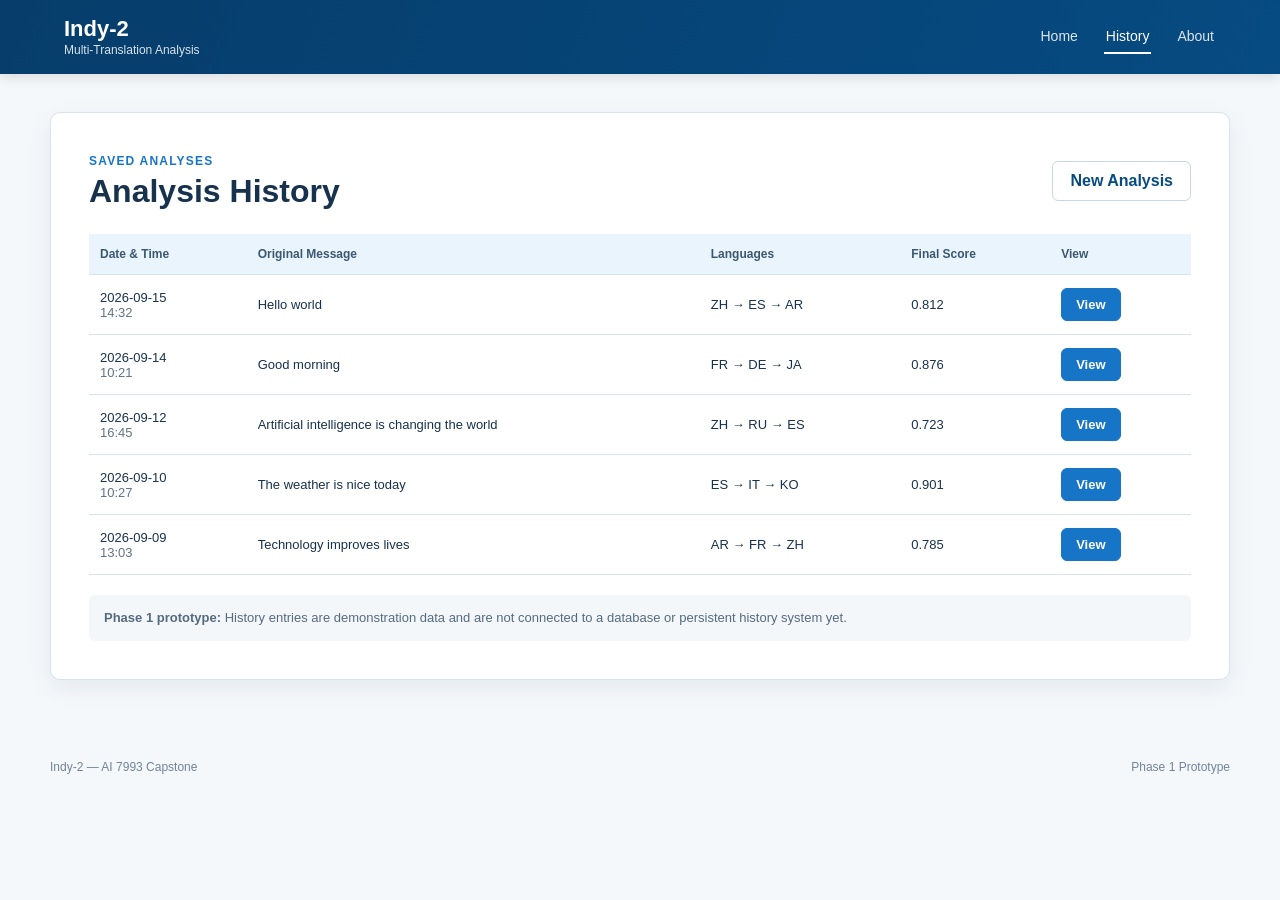
==== history.html @ 98d7b029 "Add files via upload" ====
<!DOCTYPE html><html lang="en"><head><meta charset="UTF-8"><meta name="viewport" content="width=device-width,initial-scale=1.0"><title>Indy-2 | Analysis History</title><link rel="stylesheet" href="css/style.css"></head><body><header class="site-header"><div class="brand"><div class="brand-name">Indy-2</div><div class="brand-subtitle">Multi-Translation Analysis</div></div><nav class="nav-links"><a href="index.html">Home</a><a class="active" href="history.html">History</a><a href="index.html#about">About</a></nav></header><main class="page-container"><section class="history-card"><div class="results-header"><div><span class="eyebrow">Saved Analyses</span><h1>Analysis History</h1></div><a class="secondary-button" href="index.html">New Analysis</a></div><div class="history-table-wrapper"><table class="history-table"><thead><tr><th>Date &amp; Time</th><th>Original Message</th><th>Languages</th><th>Final Score</th><th>View</th></tr></thead><tbody><tr><td>2026-09-15<br><span>14:32</span></td><td>Hello world</td><td>ZH → ES → AR</td><td>0.812</td><td><button class="small-button view-result" data-message="Hello world">View</button></td></tr><tr><td>2026-09-14<br><span>10:21</span></td><td>Good morning</td><td>FR → DE → JA</td><td>0.876</td><td><button class="small-button view-result" data-message="Good morning">View</button></td></tr><tr><td>2026-09-12<br><span>16:45</span></td><td>Artificial intelligence is changing the world</td><td>ZH → RU → ES</td><td>0.723</td><td><button class="small-button view-result" data-message="Artificial intelligence is changing the world">View</button></td></tr><tr><td>2026-09-10<br><span>10:27</span></td><td>The weather is nice today</td><td>ES → IT → KO</td><td>0.901</td><td><button class="small-button view-result" data-message="The weather is nice today">View</button></td></tr><tr><td>2026-09-09<br><span>13:03</span></td><td>Technology improves lives</td><td>AR → FR → ZH</td><td>0.785</td><td><button class="small-button view-result" data-message="Technology improves lives">View</button></td></tr></tbody></table></div><div class="prototype-note"><strong>Phase 1 prototype:</strong> History entries are demonstration data and are not connected to a database or persistent history system yet.</div></section></main><footer class="site-footer"><span>Indy-2 — AI 7993 Capstone</span><span>Phase 1 Prototype</span></footer><script src="js/history.js"></script></body></html>
---- css/style.css ----
:root{--navy:#064b82;--navy-dark:#063d6b;--blue:#1775c8;--blue-light:#eaf4fd;--border:#d8e3ed;--text:#17324d;--muted:#607487;--white:#fff;--danger:#c63f3f;--danger-bg:#fff0f0;--shadow:0 8px 25px rgba(26,62,91,.08)}*{box-sizing:border-box}html{scroll-behavior:smooth}body{margin:0;min-height:100vh;font-family:Arial,Helvetica,sans-serif;color:var(--text);background:#f5f8fb}.site-header{min-height:74px;padding:12px clamp(20px,5vw,70px);display:flex;align-items:center;justify-content:space-between;gap:30px;color:#fff;background:linear-gradient(110deg,var(--navy-dark),var(--navy));box-shadow:0 3px 12px rgba(0,0,0,.12)}.brand{line-height:1.05}.brand-name{font-size:22px;font-weight:700}.brand-subtitle{margin-top:4px;font-size:12px;opacity:.85}.nav-links{display:flex;gap:24px}.nav-links a{padding:8px 2px;color:#fff;text-decoration:none;font-size:14px;opacity:.86;border-bottom:2px solid transparent}.nav-links a:hover,.nav-links a.active{opacity:1;border-bottom-color:#fff}.page-container{width:min(1180px,calc(100% - 32px));margin:38px auto 60px}.hero-card,.results-card,.history-card,.about-card{background:#fff;border:1px solid var(--border);border-radius:10px;box-shadow:var(--shadow)}.hero-card{max-width:920px;margin:auto;padding:clamp(26px,5vw,50px)}.hero-card h1{margin:0 0 10px;text-align:center;font-size:clamp(26px,4vw,36px)}.hero-card>p{max-width:690px;margin:0 auto 34px;text-align:center;line-height:1.6;color:var(--muted)}label{display:block;margin-bottom:8px;font-weight:700;font-size:14px}textarea,select{width:100%;border:1px solid #cbd9e5;border-radius:6px;background:#fff;color:var(--text);font:inherit}textarea{resize:vertical;min-height:120px;padding:14px;line-height:1.5}textarea:focus,select:focus{outline:3px solid rgba(23,117,200,.14);border-color:var(--blue)}.section-heading{margin-top:26px;display:flex;align-items:center;justify-content:space-between;gap:15px}.section-heading h2,.about-card h2,.original-message h2{margin:0 0 10px;font-size:17px}.text-button{border:0;background:transparent;color:var(--blue);font-weight:700;cursor:pointer}.language-chain{display:flex;align-items:center;gap:8px;flex-wrap:wrap}.language-step{flex:1 1 150px}.language-select{padding:11px 10px}.chain-arrow{color:#7890a3;font-size:20px;font-weight:700}.form-footer{margin-top:26px;display:flex;align-items:end;justify-content:space-between;gap:20px}.form-footer>div{width:160px}.form-footer select{padding:11px 10px}.primary-button,.secondary-button,.small-button{border-radius:6px;font:inherit;font-weight:700;cursor:pointer;text-decoration:none;transition:transform .12s ease,box-shadow .12s ease,background .12s ease}.primary-button{padding:12px 24px;border:1px solid var(--blue);color:#fff;background:var(--blue)}.primary-button:hover,.small-button:hover{background:#1168b4;box-shadow:0 4px 12px rgba(23,117,200,.2);transform:translateY(-1px)}.secondary-button{display:inline-block;padding:10px 17px;border:1px solid #c7d7e5;color:var(--navy);background:#fff}.secondary-button:hover{background:var(--blue-light)}.about-card{max-width:920px;margin:24px auto 0;padding:25px 30px}.about-card p{margin-bottom:0;line-height:1.65;color:var(--muted)}.results-card,.history-card{padding:clamp(22px,4vw,38px)}.results-header{display:flex;align-items:center;justify-content:space-between;gap:20px;margin-bottom:24px}.results-header h1{margin:4px 0 0;font-size:clamp(25px,4vw,32px)}.eyebrow{color:var(--blue);font-size:12px;font-weight:800;letter-spacing:.1em;text-transform:uppercase}.original-message{margin-bottom:24px;padding:18px;border:1px solid var(--border);border-radius:7px;background:#fbfdff}.original-message p{margin:0;padding:12px;border:1px solid #d7e3ed;border-radius:5px;background:#fff;line-height:1.5}.table-wrapper,.history-table-wrapper{overflow-x:auto}.results-table,.history-table{width:100%;border-collapse:collapse;font-size:13px}.results-table th,.results-table td,.history-table th,.history-table td{padding:13px 11px;text-align:left;vertical-align:top;border-bottom:1px solid var(--border)}.results-table th,.history-table th{color:#3b5870;background:var(--blue-light);font-size:12px;white-space:nowrap}.results-table tr:hover td,.history-table tr:hover td{background:#fbfdff}.results-table .largest-loss td{color:var(--danger);background:var(--danger-bg)}.score{font-weight:700}.loss-alert{display:flex;align-items:center;gap:13px;margin-top:22px;padding:15px 17px;border:1px solid #efc4c4;border-radius:7px;color:var(--danger);background:var(--danger-bg)}.loss-alert strong,.loss-alert span{display:block}.loss-alert span{margin-top:4px;font-size:13px}.alert-icon{width:28px;height:28px;display:grid;place-items:center;flex:0 0 28px;border-radius:50%;color:#fff;background:var(--danger);font-weight:800}.prototype-note{margin-top:20px;padding:13px 15px;border-radius:6px;color:#566b7e;background:#f3f7fa;font-size:13px;line-height:1.5}.history-table td{vertical-align:middle}.history-table td:first-child{white-space:nowrap}.history-table td:first-child span{color:var(--muted)}.small-button{padding:8px 14px;border:1px solid var(--blue);color:#fff;background:var(--blue)}.site-footer{width:min(1180px,calc(100% - 32px));margin:auto;padding:20px 0 28px;display:flex;justify-content:space-between;gap:15px;color:#718497;font-size:12px}@media(max-width:720px){.site-header{align-items:flex-start;flex-direction:column;gap:12px}.nav-links{gap:18px}.form-footer{align-items:stretch;flex-direction:column}.form-footer>div{width:100%}.primary-button{width:100%}.results-header{align-items:flex-start;flex-direction:column}.secondary-button{width:100%;text-align:center}.site-footer{flex-direction:column}}
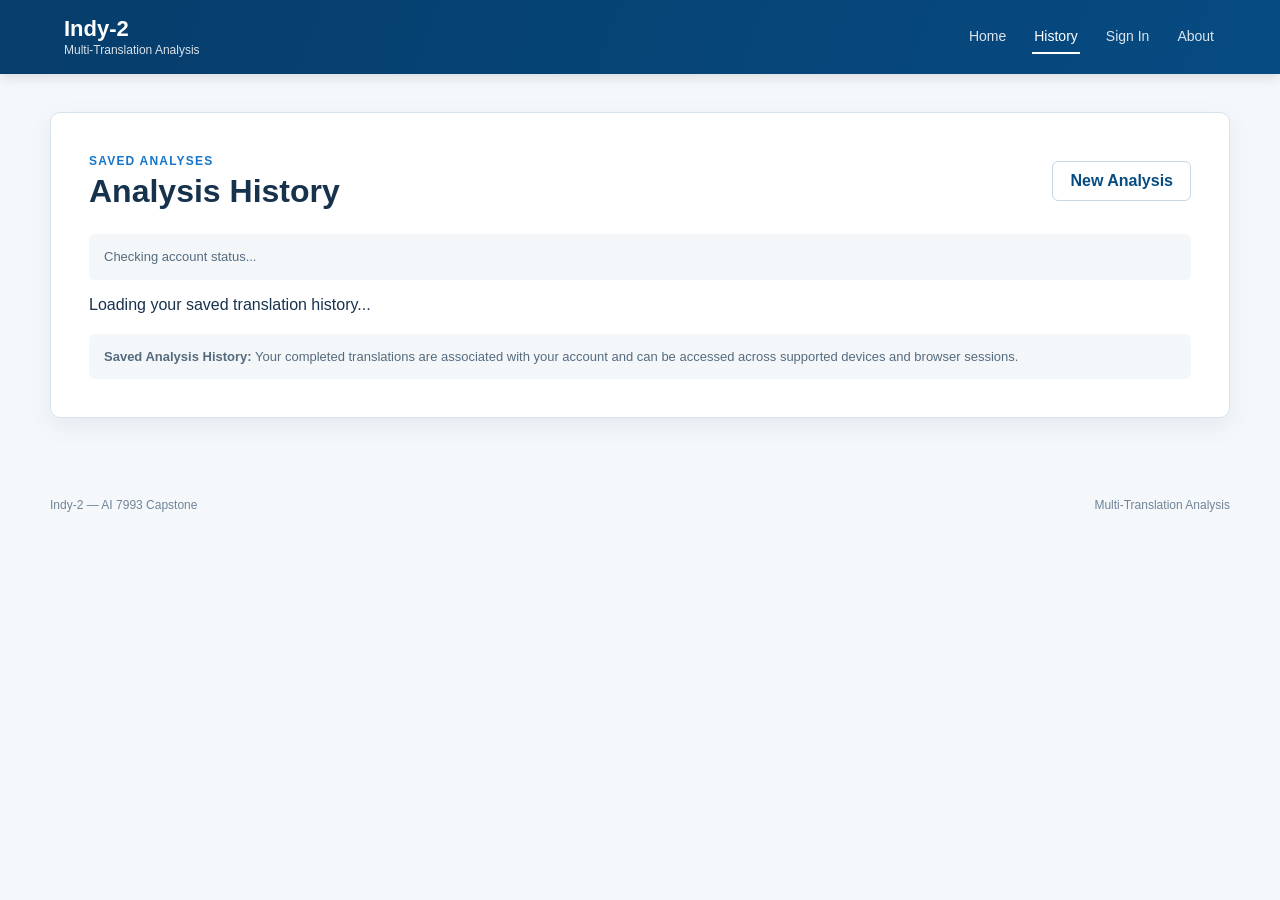
==== commit 3d36dfb9: "Enhance history.html with account features and messages Updated the history page to include account " ====
--- a/history.html
+++ b/history.html
@@ -1 +1,145 @@
-<!DOCTYPE html><html lang="en"><head><meta charset="UTF-8"><meta name="viewport" content="width=device-width,initial-scale=1.0"><title>Indy-2 | Analysis History</title><link rel="stylesheet" href="css/style.css"></head><body><header class="site-header"><div class="brand"><div class="brand-name">Indy-2</div><div class="brand-subtitle">Multi-Translation Analysis</div></div><nav class="nav-links"><a href="index.html">Home</a><a class="active" href="history.html">History</a><a href="index.html#about">About</a></nav></header><main class="page-container"><section class="history-card"><div class="results-header"><div><span class="eyebrow">Saved Analyses</span><h1>Analysis History</h1></div><a class="secondary-button" href="index.html">New Analysis</a></div><div class="history-table-wrapper"><table class="history-table"><thead><tr><th>Date &amp; Time</th><th>Original Message</th><th>Languages</th><th>Final Score</th><th>View</th></tr></thead><tbody><tr><td>2026-09-15<br><span>14:32</span></td><td>Hello world</td><td>ZH → ES → AR</td><td>0.812</td><td><button class="small-button view-result" data-message="Hello world">View</button></td></tr><tr><td>2026-09-14<br><span>10:21</span></td><td>Good morning</td><td>FR → DE → JA</td><td>0.876</td><td><button class="small-button view-result" data-message="Good morning">View</button></td></tr><tr><td>2026-09-12<br><span>16:45</span></td><td>Artificial intelligence is changing the world</td><td>ZH → RU → ES</td><td>0.723</td><td><button class="small-button view-result" data-message="Artificial intelligence is changing the world">View</button></td></tr><tr><td>2026-09-10<br><span>10:27</span></td><td>The weather is nice today</td><td>ES → IT → KO</td><td>0.901</td><td><button class="small-button view-result" data-message="The weather is nice today">View</button></td></tr><tr><td>2026-09-09<br><span>13:03</span></td><td>Technology improves lives</td><td>AR → FR → ZH</td><td>0.785</td><td><button class="small-button view-result" data-message="Technology improves lives">View</button></td></tr></tbody></table></div><div class="prototype-note"><strong>Phase 1 prototype:</strong> History entries are demonstration data and are not connected to a database or persistent history system yet.</div></section></main><footer class="site-footer"><span>Indy-2 — AI 7993 Capstone</span><span>Phase 1 Prototype</span></footer><script src="js/history.js"></script></body></html>
+<!DOCTYPE html>
+<html lang="en">
+
+<head>
+    <meta charset="UTF-8">
+    <meta name="viewport" content="width=device-width, initial-scale=1.0">
+
+    <title>Indy-2 | Analysis History</title>
+
+    <link rel="stylesheet" href="css/style.css">
+</head>
+
+<body>
+
+    <header class="site-header">
+
+        <div class="brand">
+            <div class="brand-name">Indy-2</div>
+            <div class="brand-subtitle">Multi-Translation Analysis</div>
+        </div>
+
+        <nav class="nav-links">
+            <a href="index.html">Home</a>
+            <a class="active" href="history.html">History</a>
+            <a href="login.html" id="loginLink">Sign In</a>
+            <a href="index.html#about">About</a>
+            <button
+                type="button"
+                id="signOutButton"
+                class="text-button"
+                hidden
+            >
+                Sign Out
+            </button>
+        </nav>
+
+    </header>
+
+    <main class="page-container">
+
+        <section class="history-card">
+
+            <div class="results-header">
+
+                <div>
+                    <span class="eyebrow">Saved Analyses</span>
+                    <h1>Analysis History</h1>
+                </div>
+
+                <a class="secondary-button" href="index.html">
+                    New Analysis
+                </a>
+
+            </div>
+
+            <!-- Account status -->
+            <div id="accountStatus" class="prototype-note">
+                Checking account status...
+            </div>
+
+            <!-- Message shown when user is not signed in -->
+            <div id="signInPrompt" hidden>
+                <h2>Sign In to View Your History</h2>
+
+                <p>
+                    Sign in to access your previously completed translations
+                    across different devices and browser sessions.
+                </p>
+
+                <a href="login.html" class="secondary-button">
+                    Sign In
+                </a>
+            </div>
+
+            <!-- Loading message -->
+            <div id="historyLoading">
+                <p>Loading your saved translation history...</p>
+            </div>
+
+            <!-- Error message -->
+            <div id="historyError" class="auth-message error" hidden>
+                Unable to retrieve your translation history.
+            </div>
+
+            <!-- Empty history message -->
+            <div id="emptyHistory" hidden>
+                <h2>No Saved Translations</h2>
+
+                <p>
+                    You have not completed any translations yet.
+                    Start a new analysis to begin building your history.
+                </p>
+
+                <a href="index.html" class="secondary-button">
+                    Start a Translation
+                </a>
+            </div>
+
+            <!-- Translation history table -->
+            <div
+                class="history-table-wrapper"
+                id="historyTableWrapper"
+                hidden
+            >
+
+                <table class="history-table">
+
+                    <thead>
+                        <tr>
+                            <th>Date &amp; Time</th>
+                            <th>Original Message</th>
+                            <th>Languages</th>
+                            <th>Final Similarity</th>
+                            <th>View</th>
+                        </tr>
+                    </thead>
+
+                    <tbody id="historyTableBody">
+                        <!-- Database records will be inserted here -->
+                    </tbody>
+
+                </table>
+
+            </div>
+
+            <div class="prototype-note">
+                <strong>Saved Analysis History:</strong>
+                Your completed translations are associated with your
+                account and can be accessed across supported devices
+                and browser sessions.
+            </div>
+
+        </section>
+
+    </main>
+
+    <footer class="site-footer">
+        <span>Indy-2 — AI 7993 Capstone</span>
+        <span>Multi-Translation Analysis</span>
+    </footer>
+
+    <script type="module" src="js/history.js"></script>
+
+</body>
+</html>
--- a/css/style.css
+++ b/css/style.css
@@ -1 +1,637 @@
-:root{--navy:#064b82;--navy-dark:#063d6b;--blue:#1775c8;--blue-light:#eaf4fd;--border:#d8e3ed;--text:#17324d;--muted:#607487;--white:#fff;--danger:#c63f3f;--danger-bg:#fff0f0;--shadow:0 8px 25px rgba(26,62,91,.08)}*{box-sizing:border-box}html{scroll-behavior:smooth}body{margin:0;min-height:100vh;font-family:Arial,Helvetica,sans-serif;color:var(--text);background:#f5f8fb}.site-header{min-height:74px;padding:12px clamp(20px,5vw,70px);display:flex;align-items:center;justify-content:space-between;gap:30px;color:#fff;background:linear-gradient(110deg,var(--navy-dark),var(--navy));box-shadow:0 3px 12px rgba(0,0,0,.12)}.brand{line-height:1.05}.brand-name{font-size:22px;font-weight:700}.brand-subtitle{margin-top:4px;font-size:12px;opacity:.85}.nav-links{display:flex;gap:24px}.nav-links a{padding:8px 2px;color:#fff;text-decoration:none;font-size:14px;opacity:.86;border-bottom:2px solid transparent}.nav-links a:hover,.nav-links a.active{opacity:1;border-bottom-color:#fff}.page-container{width:min(1180px,calc(100% - 32px));margin:38px auto 60px}.hero-card,.results-card,.history-card,.about-card{background:#fff;border:1px solid var(--border);border-radius:10px;box-shadow:var(--shadow)}.hero-card{max-width:920px;margin:auto;padding:clamp(26px,5vw,50px)}.hero-card h1{margin:0 0 10px;text-align:center;font-size:clamp(26px,4vw,36px)}.hero-card>p{max-width:690px;margin:0 auto 34px;text-align:center;line-height:1.6;color:var(--muted)}label{display:block;margin-bottom:8px;font-weight:700;font-size:14px}textarea,select{width:100%;border:1px solid #cbd9e5;border-radius:6px;background:#fff;color:var(--text);font:inherit}textarea{resize:vertical;min-height:120px;padding:14px;line-height:1.5}textarea:focus,select:focus{outline:3px solid rgba(23,117,200,.14);border-color:var(--blue)}.section-heading{margin-top:26px;display:flex;align-items:center;justify-content:space-between;gap:15px}.section-heading h2,.about-card h2,.original-message h2{margin:0 0 10px;font-size:17px}.text-button{border:0;background:transparent;color:var(--blue);font-weight:700;cursor:pointer}.language-chain{display:flex;align-items:center;gap:8px;flex-wrap:wrap}.language-step{flex:1 1 150px}.language-select{padding:11px 10px}.chain-arrow{color:#7890a3;font-size:20px;font-weight:700}.form-footer{margin-top:26px;display:flex;align-items:end;justify-content:space-between;gap:20px}.form-footer>div{width:160px}.form-footer select{padding:11px 10px}.primary-button,.secondary-button,.small-button{border-radius:6px;font:inherit;font-weight:700;cursor:pointer;text-decoration:none;transition:transform .12s ease,box-shadow .12s ease,background .12s ease}.primary-button{padding:12px 24px;border:1px solid var(--blue);color:#fff;background:var(--blue)}.primary-button:hover,.small-button:hover{background:#1168b4;box-shadow:0 4px 12px rgba(23,117,200,.2);transform:translateY(-1px)}.secondary-button{display:inline-block;padding:10px 17px;border:1px solid #c7d7e5;color:var(--navy);background:#fff}.secondary-button:hover{background:var(--blue-light)}.about-card{max-width:920px;margin:24px auto 0;padding:25px 30px}.about-card p{margin-bottom:0;line-height:1.65;color:var(--muted)}.results-card,.history-card{padding:clamp(22px,4vw,38px)}.results-header{display:flex;align-items:center;justify-content:space-between;gap:20px;margin-bottom:24px}.results-header h1{margin:4px 0 0;font-size:clamp(25px,4vw,32px)}.eyebrow{color:var(--blue);font-size:12px;font-weight:800;letter-spacing:.1em;text-transform:uppercase}.original-message{margin-bottom:24px;padding:18px;border:1px solid var(--border);border-radius:7px;background:#fbfdff}.original-message p{margin:0;padding:12px;border:1px solid #d7e3ed;border-radius:5px;background:#fff;line-height:1.5}.table-wrapper,.history-table-wrapper{overflow-x:auto}.results-table,.history-table{width:100%;border-collapse:collapse;font-size:13px}.results-table th,.results-table td,.history-table th,.history-table td{padding:13px 11px;text-align:left;vertical-align:top;border-bottom:1px solid var(--border)}.results-table th,.history-table th{color:#3b5870;background:var(--blue-light);font-size:12px;white-space:nowrap}.results-table tr:hover td,.history-table tr:hover td{background:#fbfdff}.results-table .largest-loss td{color:var(--danger);background:var(--danger-bg)}.score{font-weight:700}.loss-alert{display:flex;align-items:center;gap:13px;margin-top:22px;padding:15px 17px;border:1px solid #efc4c4;border-radius:7px;color:var(--danger);background:var(--danger-bg)}.loss-alert strong,.loss-alert span{display:block}.loss-alert span{margin-top:4px;font-size:13px}.alert-icon{width:28px;height:28px;display:grid;place-items:center;flex:0 0 28px;border-radius:50%;color:#fff;background:var(--danger);font-weight:800}.prototype-note{margin-top:20px;padding:13px 15px;border-radius:6px;color:#566b7e;background:#f3f7fa;font-size:13px;line-height:1.5}.history-table td{vertical-align:middle}.history-table td:first-child{white-space:nowrap}.history-table td:first-child span{color:var(--muted)}.small-button{padding:8px 14px;border:1px solid var(--blue);color:#fff;background:var(--blue)}.site-footer{width:min(1180px,calc(100% - 32px));margin:auto;padding:20px 0 28px;display:flex;justify-content:space-between;gap:15px;color:#718497;font-size:12px}@media(max-width:720px){.site-header{align-items:flex-start;flex-direction:column;gap:12px}.nav-links{gap:18px}.form-footer{align-items:stretch;flex-direction:column}.form-footer>div{width:100%}.primary-button{width:100%}.results-header{align-items:flex-start;flex-direction:column}.secondary-button{width:100%;text-align:center}.site-footer{flex-direction:column}}
+:root {
+    --navy: #064b82;
+    --navy-dark: #063d6b;
+    --blue: #1775c8;
+    --blue-light: #eaf4fd;
+    --border: #d8e3ed;
+    --text: #17324d;
+    --muted: #607487;
+    --white: #fff;
+    --danger: #c63f3f;
+    --danger-bg: #fff0f0;
+    --shadow: 0 8px 25px rgba(26, 62, 91, .08);
+}
+
+* {
+    box-sizing: border-box;
+}
+
+html {
+    scroll-behavior: smooth;
+}
+
+body {
+    margin: 0;
+    min-height: 100vh;
+    font-family: Arial, Helvetica, sans-serif;
+    color: var(--text);
+    background: #f5f8fb;
+}
+
+button,
+input,
+select,
+textarea {
+    font: inherit;
+}
+
+button,
+select {
+    cursor: pointer;
+}
+
+button:disabled {
+    cursor: not-allowed;
+    opacity: .65;
+}
+
+.site-header {
+    min-height: 74px;
+    padding: 12px clamp(20px, 5vw, 70px);
+    display: flex;
+    align-items: center;
+    justify-content: space-between;
+    gap: 30px;
+    color: #fff;
+    background: linear-gradient(110deg, var(--navy-dark), var(--navy));
+    box-shadow: 0 3px 12px rgba(0, 0, 0, .12);
+}
+
+.brand {
+    line-height: 1.05;
+}
+
+.brand-name {
+    font-size: 22px;
+    font-weight: 700;
+}
+
+.brand-subtitle {
+    margin-top: 4px;
+    font-size: 12px;
+    opacity: .85;
+}
+
+.nav-links {
+    display: flex;
+    flex-wrap: wrap;
+    gap: 24px;
+}
+
+.nav-links a {
+    padding: 8px 2px;
+    color: #fff;
+    text-decoration: none;
+    font-size: 14px;
+    opacity: .86;
+    border-bottom: 2px solid transparent;
+}
+
+.nav-links a:hover,
+.nav-links a.active {
+    opacity: 1;
+    border-bottom-color: #fff;
+}
+
+.page-container {
+    width: min(1180px, calc(100% - 32px));
+    margin: 38px auto 60px;
+}
+
+.hero-card,
+.results-card,
+.history-card,
+.about-card {
+    background: #fff;
+    border: 1px solid var(--border);
+    border-radius: 10px;
+    box-shadow: var(--shadow);
+}
+
+.hero-card {
+    max-width: 920px;
+    margin: auto;
+    padding: clamp(26px, 5vw, 50px);
+}
+
+.hero-card h1 {
+    margin: 0 0 10px;
+    text-align: center;
+    font-size: clamp(26px, 4vw, 36px);
+}
+
+.hero-card > p {
+    max-width: 690px;
+    margin: 0 auto 34px;
+    text-align: center;
+    line-height: 1.6;
+    color: var(--muted);
+}
+
+label {
+    display: block;
+    margin-bottom: 8px;
+    font-weight: 700;
+    font-size: 14px;
+}
+
+textarea,
+select,
+input[type="search"] {
+    width: 100%;
+    border: 1px solid #cbd9e5;
+    border-radius: 6px;
+    background: #fff;
+    color: var(--text);
+}
+
+textarea {
+    display: block;
+    resize: vertical;
+    min-height: 120px;
+    padding: 14px;
+    line-height: 1.5;
+}
+
+textarea:focus,
+select:focus,
+input[type="search"]:focus {
+    outline: 3px solid rgba(23, 117, 200, .14);
+    border-color: var(--blue);
+}
+
+.section-heading {
+    margin-top: 26px;
+    display: flex;
+    align-items: center;
+    justify-content: space-between;
+    gap: 15px;
+}
+
+.section-heading h2,
+.about-card h2,
+.original-message h2 {
+    margin: 0 0 10px;
+    font-size: 17px;
+}
+
+.text-button {
+    border: 0;
+    background: transparent;
+    color: var(--blue);
+    font-weight: 700;
+    cursor: pointer;
+    padding: 8px 4px;
+}
+
+.text-button:hover {
+    text-decoration: underline;
+}
+
+.translation-help {
+    margin: 0 0 16px;
+    font-size: 13px;
+    color: var(--muted);
+    line-height: 1.5;
+}
+
+/* Translation chain */
+
+.language-chain {
+    display: flex;
+    align-items: center;
+    gap: 12px;
+    flex-wrap: wrap;
+    min-width: 0;
+}
+
+.language-step {
+    flex: 1 1 190px;
+    min-width: 0;
+    display: flex;
+    flex-direction: column;
+    gap: 6px;
+    padding: 12px;
+    border: 1px solid var(--border);
+    border-radius: 8px;
+    background: #fbfdff;
+}
+
+.language-search,
+.language-select {
+    display: block;
+    box-sizing: border-box;
+    width: 100%;
+    min-width: 0;
+    padding: 10px;
+    border: 1px solid #cbd9e5;
+    border-radius: 6px;
+    background: #fff;
+    color: var(--text);
+    font-size: 13px;
+}
+
+.language-search::placeholder {
+    color: #7a8c9b;
+}
+
+.language-search:focus,
+.language-select:focus {
+    outline: 3px solid rgba(23, 117, 200, .14);
+    border-color: var(--blue);
+}
+
+.language-select {
+    padding-right: 28px;
+}
+
+.chain-arrow {
+    flex: 0 0 auto;
+    color: #7890a3;
+    font-size: 20px;
+    font-weight: 700;
+    text-align: center;
+}
+
+/* Translation count and form actions */
+
+.form-footer {
+    margin-top: 26px;
+    display: flex;
+    align-items: end;
+    justify-content: space-between;
+    gap: 20px;
+}
+
+.form-footer > div {
+    width: 160px;
+}
+
+.form-footer select {
+    padding: 11px 10px;
+}
+
+.translation-count-control {
+    display: flex;
+    flex-direction: column;
+    gap: 6px;
+}
+
+#translationCount {
+    min-width: 90px;
+}
+
+.primary-button,
+.secondary-button,
+.small-button {
+    border-radius: 6px;
+    font: inherit;
+    font-weight: 700;
+    cursor: pointer;
+    text-decoration: none;
+    transition:
+        transform .12s ease,
+        box-shadow .12s ease,
+        background .12s ease;
+}
+
+.primary-button {
+    padding: 12px 24px;
+    border: 1px solid var(--blue);
+    color: #fff;
+    background: var(--blue);
+}
+
+.primary-button:hover:not(:disabled),
+.small-button:hover:not(:disabled) {
+    background: #1168b4;
+    box-shadow: 0 4px 12px rgba(23, 117, 200, .2);
+    transform: translateY(-1px);
+}
+
+.secondary-button {
+    display: inline-block;
+    padding: 10px 17px;
+    border: 1px solid #c7d7e5;
+    color: var(--navy);
+    background: #fff;
+}
+
+.secondary-button:hover {
+    background: var(--blue-light);
+}
+
+/* About section */
+
+.about-card {
+    max-width: 920px;
+    margin: 24px auto 0;
+    padding: 25px 30px;
+}
+
+.about-card p {
+    margin-bottom: 0;
+    line-height: 1.65;
+    color: var(--muted);
+}
+
+/* Results and history pages */
+
+.results-card,
+.history-card {
+    padding: clamp(22px, 4vw, 38px);
+}
+
+.results-header {
+    display: flex;
+    align-items: center;
+    justify-content: space-between;
+    gap: 20px;
+    margin-bottom: 24px;
+}
+
+.results-header h1 {
+    margin: 4px 0 0;
+    font-size: clamp(25px, 4vw, 32px);
+}
+
+.eyebrow {
+    color: var(--blue);
+    font-size: 12px;
+    font-weight: 800;
+    letter-spacing: .1em;
+    text-transform: uppercase;
+}
+
+.original-message {
+    margin-bottom: 24px;
+    padding: 18px;
+    border: 1px solid var(--border);
+    border-radius: 7px;
+    background: #fbfdff;
+}
+
+.original-message p {
+    margin: 0;
+    padding: 12px;
+    overflow-wrap: anywhere;
+    border: 1px solid #d7e3ed;
+    border-radius: 5px;
+    background: #fff;
+    line-height: 1.5;
+}
+
+#translationResults {
+    margin-bottom: 24px;
+}
+
+#translationResults h2 {
+    margin: 20px 0 10px;
+    font-size: 18px;
+}
+
+#translationResults p {
+    line-height: 1.6;
+    overflow-wrap: anywhere;
+}
+
+.table-wrapper,
+.history-table-wrapper {
+    width: 100%;
+    overflow-x: auto;
+    -webkit-overflow-scrolling: touch;
+}
+
+.results-table,
+.history-table {
+    width: 100%;
+    border-collapse: collapse;
+    font-size: 13px;
+}
+
+.results-table th,
+.results-table td,
+.history-table th,
+.history-table td {
+    padding: 13px 11px;
+    text-align: left;
+    vertical-align: top;
+    border-bottom: 1px solid var(--border);
+}
+
+.results-table td,
+.history-table td {
+    overflow-wrap: anywhere;
+}
+
+.results-table th,
+.history-table th {
+    color: #3b5870;
+    background: var(--blue-light);
+    font-size: 12px;
+    white-space: nowrap;
+}
+
+.results-table tr:hover td,
+.history-table tr:hover td {
+    background: #fbfdff;
+}
+
+.results-table .largest-loss td {
+    color: var(--danger);
+    background: var(--danger-bg);
+}
+
+.score {
+    font-weight: 700;
+}
+
+.loss-alert {
+    display: flex;
+    align-items: center;
+    gap: 13px;
+    margin-top: 22px;
+    padding: 15px 17px;
+    border: 1px solid #efc4c4;
+    border-radius: 7px;
+    color: var(--danger);
+    background: var(--danger-bg);
+}
+
+.loss-alert[hidden] {
+    display: none;
+}
+
+.loss-alert strong,
+.loss-alert span {
+    display: block;
+}
+
+.loss-alert span {
+    margin-top: 4px;
+    font-size: 13px;
+}
+
+.alert-icon {
+    width: 28px;
+    height: 28px;
+    display: grid;
+    place-items: center;
+    flex: 0 0 28px;
+    border-radius: 50%;
+    color: #fff;
+    background: var(--danger);
+    font-weight: 800;
+}
+
+.prototype-note {
+    margin-top: 20px;
+    padding: 13px 15px;
+    border-radius: 6px;
+    color: #566b7e;
+    background: #f3f7fa;
+    font-size: 13px;
+    line-height: 1.5;
+}
+
+.history-table td {
+    vertical-align: middle;
+}
+
+.history-table td:first-child {
+    white-space: nowrap;
+}
+
+.history-table td:first-child span {
+    color: var(--muted);
+}
+
+.small-button {
+    padding: 8px 14px;
+    border: 1px solid var(--blue);
+    color: #fff;
+    background: var(--blue);
+}
+
+/* Footer */
+
+.site-footer {
+    width: min(1180px, calc(100% - 32px));
+    margin: auto;
+    padding: 20px 0 28px;
+    display: flex;
+    justify-content: space-between;
+    gap: 15px;
+    color: #718497;
+    font-size: 12px;
+}
+
+/* Keyboard accessibility */
+
+a:focus-visible,
+button:focus-visible {
+    outline: 3px solid #76baff;
+    outline-offset: 3px;
+}
+
+/* Tablet and smaller screens */
+
+@media (max-width: 900px) {
+    .language-step {
+        flex-basis: 220px;
+    }
+
+    .language-chain {
+        align-items: stretch;
+    }
+}
+
+/* Mobile */
+
+@media (max-width: 720px) {
+    .site-header {
+        align-items: flex-start;
+        flex-direction: column;
+        gap: 12px;
+    }
+
+    .nav-links {
+        gap: 18px;
+    }
+
+    .page-container {
+        margin-top: 22px;
+    }
+
+    .hero-card {
+        padding: 24px 18px;
+    }
+
+    .section-heading {
+        align-items: flex-start;
+    }
+
+    .language-chain {
+        flex-direction: column;
+        align-items: stretch;
+    }
+
+    .language-step {
+        flex: 1 1 auto;
+        width: 100%;
+        padding: 12px;
+    }
+
+    .chain-arrow {
+        line-height: 1;
+        transform: rotate(90deg);
+        padding: 2px 0;
+    }
+
+    .form-footer {
+        align-items: stretch;
+        flex-direction: column;
+    }
+
+    .form-footer > div {
+        width: 100%;
+    }
+
+    .primary-button {
+        width: 100%;
+    }
+
+    .results-header {
+        align-items: flex-start;
+        flex-direction: column;
+    }
+
+    .secondary-button {
+        width: 100%;
+        text-align: center;
+    }
+
+    .results-card,
+    .history-card {
+        padding: 18px 14px;
+    }
+
+    .about-card {
+        padding: 22px 18px;
+    }
+
+    .site-footer {
+        flex-direction: column;
+    }
+}
+
+/* Reduced motion preference */
+
+@media (prefers-reduced-motion: reduce) {
+    *,
+    *::before,
+    *::after {
+        scroll-behavior: auto !important;
+        transition: none !important;
+    }
+}
